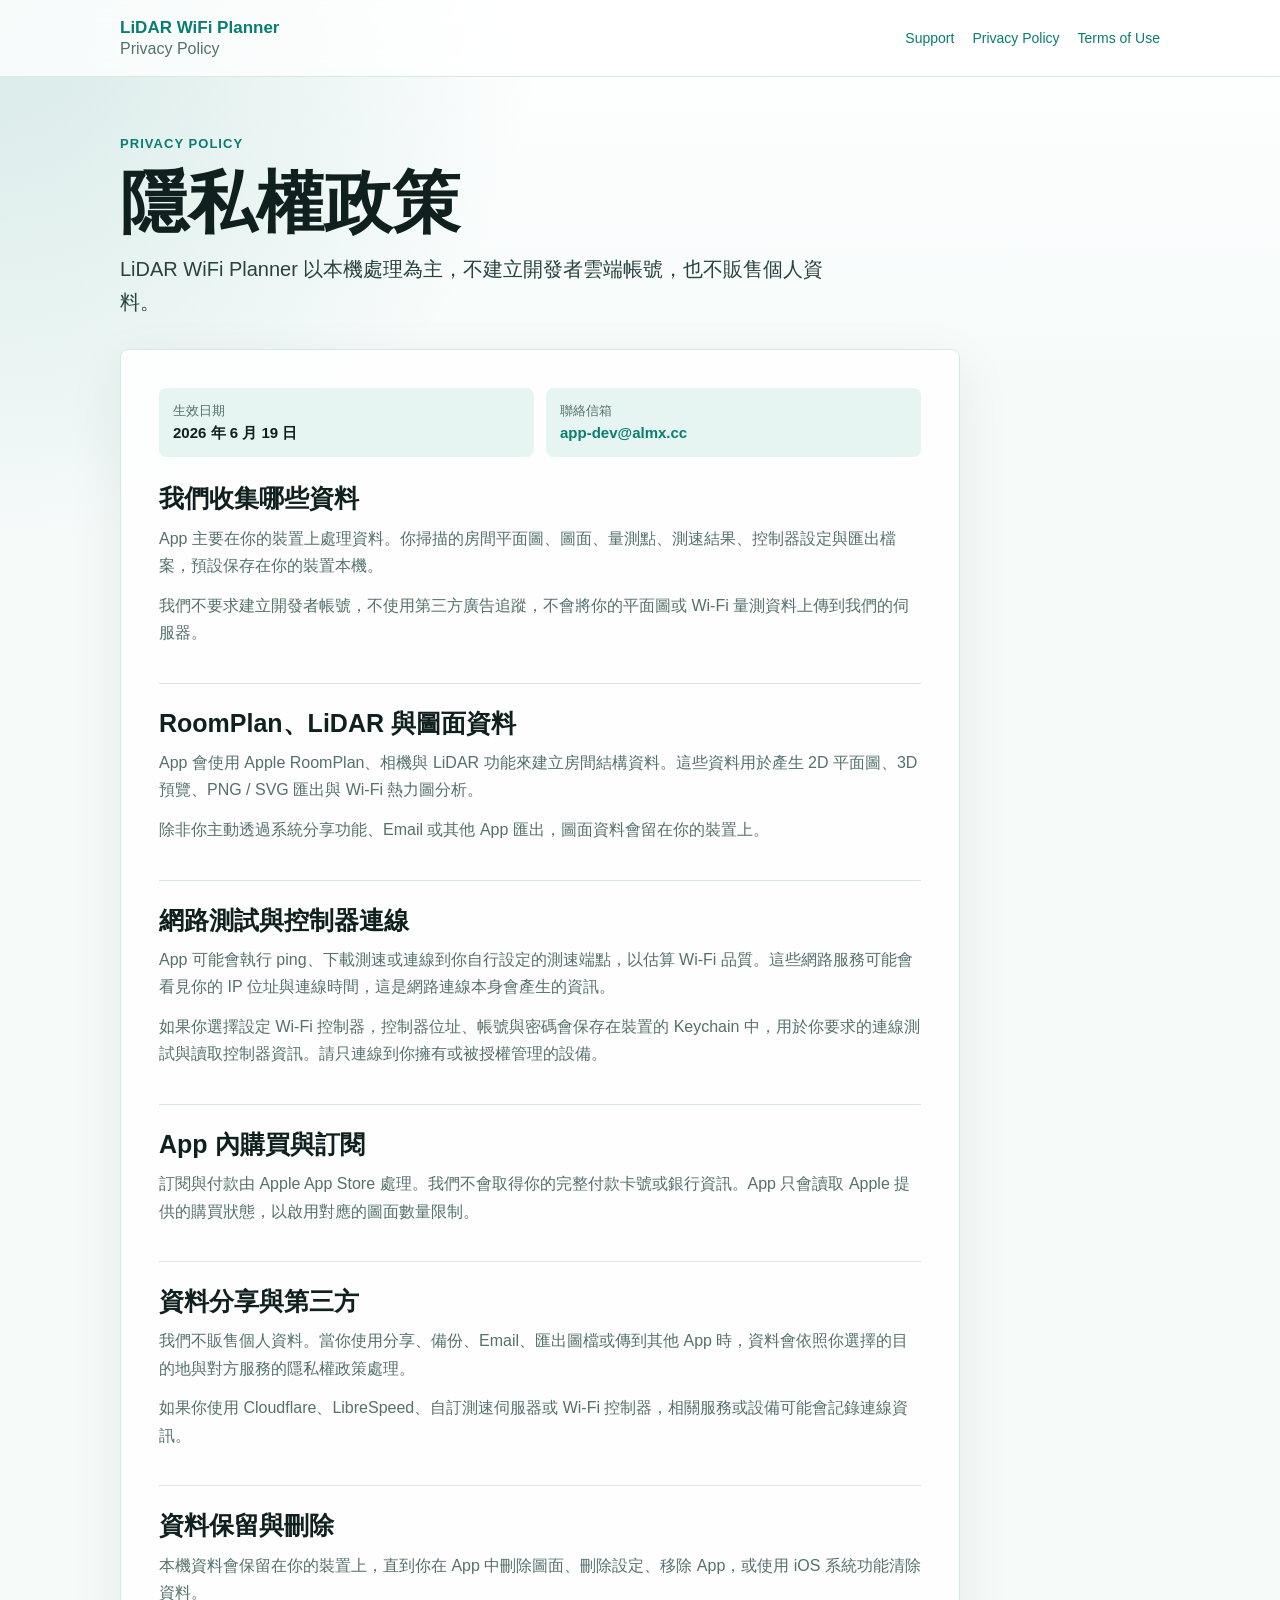
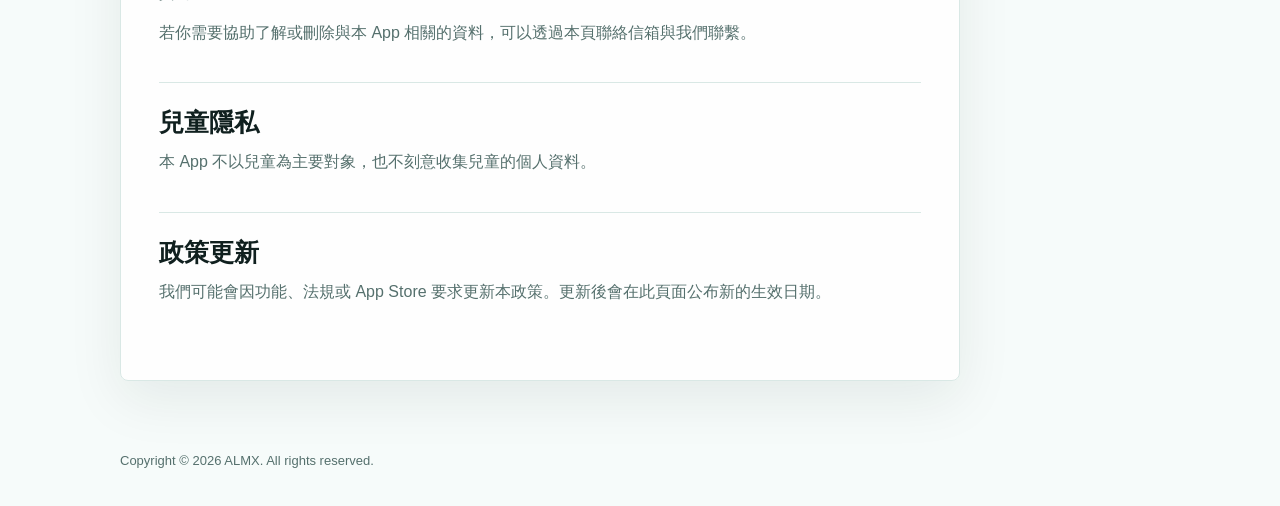
==== privacy.html @ 77266baa "Add support and legal pages" ====
<!doctype html>
<html lang="zh-Hant">
<head>
  <meta charset="utf-8">
  <meta name="viewport" content="width=device-width, initial-scale=1">
  <meta name="description" content="Privacy Policy for LiDAR WiFi Planner.">
  <title>LiDAR WiFi Planner - Privacy Policy</title>
  <link rel="stylesheet" href="styles.css">
</head>
<body>
  <header class="site-header">
    <nav class="nav" aria-label="Primary">
      <a class="brand" href="./">
        <strong>LiDAR WiFi Planner</strong>
        <span>Privacy Policy</span>
      </a>
      <div class="links">
        <a href="support.html">Support</a>
        <a href="privacy.html" aria-current="page">Privacy Policy</a>
        <a href="terms.html">Terms of Use</a>
      </div>
    </nav>
  </header>

  <main>
    <div class="hero">
      <p class="eyebrow">Privacy Policy</p>
      <h1>隱私權政策</h1>
      <p class="summary">LiDAR WiFi Planner 以本機處理為主，不建立開發者雲端帳號，也不販售個人資料。</p>
    </div>

    <article class="content">
      <div class="meta-box">
        <div>
          <span>生效日期</span>
          <strong>2026 年 6 月 19 日</strong>
        </div>
        <div>
          <span>聯絡信箱</span>
          <strong><a href="mailto:app-dev@almx.cc">app-dev@almx.cc</a></strong>
        </div>
      </div>

      <section>
        <h2>我們收集哪些資料</h2>
        <p>App 主要在你的裝置上處理資料。你掃描的房間平面圖、圖面、量測點、測速結果、控制器設定與匯出檔案，預設保存在你的裝置本機。</p>
        <p>我們不要求建立開發者帳號，不使用第三方廣告追蹤，不會將你的平面圖或 Wi-Fi 量測資料上傳到我們的伺服器。</p>
      </section>

      <section>
        <h2>RoomPlan、LiDAR 與圖面資料</h2>
        <p>App 會使用 Apple RoomPlan、相機與 LiDAR 功能來建立房間結構資料。這些資料用於產生 2D 平面圖、3D 預覽、PNG / SVG 匯出與 Wi-Fi 熱力圖分析。</p>
        <p>除非你主動透過系統分享功能、Email 或其他 App 匯出，圖面資料會留在你的裝置上。</p>
      </section>

      <section>
        <h2>網路測試與控制器連線</h2>
        <p>App 可能會執行 ping、下載測速或連線到你自行設定的測速端點，以估算 Wi-Fi 品質。這些網路服務可能會看見你的 IP 位址與連線時間，這是網路連線本身會產生的資訊。</p>
        <p>如果你選擇設定 Wi-Fi 控制器，控制器位址、帳號與密碼會保存在裝置的 Keychain 中，用於你要求的連線測試與讀取控制器資訊。請只連線到你擁有或被授權管理的設備。</p>
      </section>

      <section>
        <h2>App 內購買與訂閱</h2>
        <p>訂閱與付款由 Apple App Store 處理。我們不會取得你的完整付款卡號或銀行資訊。App 只會讀取 Apple 提供的購買狀態，以啟用對應的圖面數量限制。</p>
      </section>

      <section>
        <h2>資料分享與第三方</h2>
        <p>我們不販售個人資料。當你使用分享、備份、Email、匯出圖檔或傳到其他 App 時，資料會依照你選擇的目的地與對方服務的隱私權政策處理。</p>
        <p>如果你使用 Cloudflare、LibreSpeed、自訂測速伺服器或 Wi-Fi 控制器，相關服務或設備可能會記錄連線資訊。</p>
      </section>

      <section>
        <h2>資料保留與刪除</h2>
        <p>本機資料會保留在你的裝置上，直到你在 App 中刪除圖面、刪除設定、移除 App，或使用 iOS 系統功能清除資料。</p>
        <p>若你需要協助了解或刪除與本 App 相關的資料，可以透過本頁聯絡信箱與我們聯繫。</p>
      </section>

      <section>
        <h2>兒童隱私</h2>
        <p>本 App 不以兒童為主要對象，也不刻意收集兒童的個人資料。</p>
      </section>

      <section>
        <h2>政策更新</h2>
        <p>我們可能會因功能、法規或 App Store 要求更新本政策。更新後會在此頁面公布新的生效日期。</p>
      </section>
    </article>
  </main>

  <footer class="site-footer">
    Copyright © 2026 ALMX. All rights reserved.
  </footer>
</body>
</html>
---- styles.css ----
:root {
  color-scheme: light dark;
  --bg: #f6fbfa;
  --text: #10201f;
  --muted: #55706d;
  --line: #d9e8e5;
  --accent: #087d70;
  --accent-strong: #045f55;
  --soft: #e7f5f2;
  font-family: -apple-system, BlinkMacSystemFont, "SF Pro Text", "Segoe UI", sans-serif;
}

* {
  box-sizing: border-box;
}

body {
  margin: 0;
  color: var(--text);
  background:
    radial-gradient(circle at top left, rgba(8, 125, 112, 0.16), transparent 34rem),
    linear-gradient(180deg, #ffffff 0, var(--bg) 24rem);
  letter-spacing: 0;
}

a {
  color: var(--accent);
  text-decoration: none;
}

a:hover {
  color: var(--accent-strong);
  text-decoration: underline;
}

.site-header {
  border-bottom: 1px solid var(--line);
  background: rgba(255, 255, 255, 0.78);
  backdrop-filter: blur(16px);
}

.nav,
main,
.site-footer {
  width: min(1040px, calc(100% - 32px));
  margin: 0 auto;
}

.nav {
  display: flex;
  align-items: center;
  justify-content: space-between;
  gap: 18px;
  padding: 18px 0;
}

.brand {
  display: grid;
  gap: 2px;
  min-width: 180px;
}

.brand strong {
  font-size: 17px;
}

.brand span,
.meta,
.note {
  color: var(--muted);
}

.links {
  display: flex;
  flex-wrap: wrap;
  justify-content: flex-end;
  gap: 12px 18px;
  font-size: 14px;
}

main {
  padding: 56px 0 72px;
}

.hero {
  max-width: 760px;
  margin-bottom: 30px;
}

.eyebrow {
  margin: 0 0 12px;
  color: var(--accent);
  font-size: 13px;
  font-weight: 700;
  letter-spacing: 0.08em;
  text-transform: uppercase;
}

h1 {
  margin: 0 0 16px;
  font-size: clamp(36px, 7vw, 68px);
  line-height: 1.03;
}

h2 {
  margin: 0 0 10px;
  font-size: 25px;
  line-height: 1.25;
}

h3 {
  margin: 24px 0 8px;
  font-size: 19px;
}

p,
li {
  color: var(--muted);
  font-size: 16px;
  line-height: 1.72;
}

p {
  margin: 0 0 12px;
}

ul {
  margin: 8px 0 0;
  padding-left: 22px;
}

.summary {
  max-width: 720px;
  color: #29423f;
  font-size: 20px;
  line-height: 1.65;
}

.grid {
  display: grid;
  grid-template-columns: repeat(3, minmax(0, 1fr));
  gap: 16px;
  margin-top: 28px;
}

.card,
.content {
  background: rgba(255, 255, 255, 0.88);
  border: 1px solid var(--line);
  border-radius: 8px;
  box-shadow: 0 18px 55px rgba(16, 32, 31, 0.08);
}

.card {
  min-height: 220px;
  padding: 24px;
}

.card p {
  min-height: 82px;
}

.button {
  display: inline-flex;
  align-items: center;
  justify-content: center;
  min-height: 42px;
  margin-top: 10px;
  padding: 0 16px;
  color: #fff;
  background: var(--accent);
  border-radius: 8px;
  font-weight: 700;
}

.button:hover {
  color: #fff;
  background: var(--accent-strong);
  text-decoration: none;
}

.content {
  max-width: 840px;
  padding: clamp(22px, 4vw, 38px);
}

.content section {
  padding: 24px 0;
  border-top: 1px solid var(--line);
}

.content section:first-of-type {
  padding-top: 0;
  border-top: 0;
}

.meta-box {
  display: grid;
  grid-template-columns: repeat(2, minmax(0, 1fr));
  gap: 12px;
  margin: 0 0 26px;
}

.meta-box div {
  padding: 14px;
  background: var(--soft);
  border-radius: 8px;
}

.meta-box span {
  display: block;
  margin-bottom: 4px;
  color: var(--muted);
  font-size: 13px;
}

.meta-box strong {
  font-size: 15px;
}

.site-footer {
  padding: 0 0 38px;
  color: var(--muted);
  font-size: 13px;
}

@media (prefers-color-scheme: dark) {
  :root {
    --bg: #071312;
    --text: #effaf8;
    --muted: #b2cac6;
    --line: #1f3b37;
    --accent: #62ddca;
    --accent-strong: #a2f4e7;
    --soft: #102825;
  }

  body {
    background:
      radial-gradient(circle at top left, rgba(98, 221, 202, 0.16), transparent 34rem),
      linear-gradient(180deg, #091b19 0, var(--bg) 24rem);
  }

  .site-header {
    background: rgba(7, 19, 18, 0.78);
  }

  .summary {
    color: #d9efeb;
  }

  .card,
  .content {
    background: rgba(12, 29, 27, 0.88);
    box-shadow: 0 18px 55px rgba(0, 0, 0, 0.24);
  }

  .button,
  .button:hover {
    color: #06211e;
  }
}

@media (max-width: 760px) {
  .nav {
    align-items: flex-start;
    flex-direction: column;
  }

  .links {
    justify-content: flex-start;
  }

  .grid,
  .meta-box {
    grid-template-columns: 1fr;
  }
}
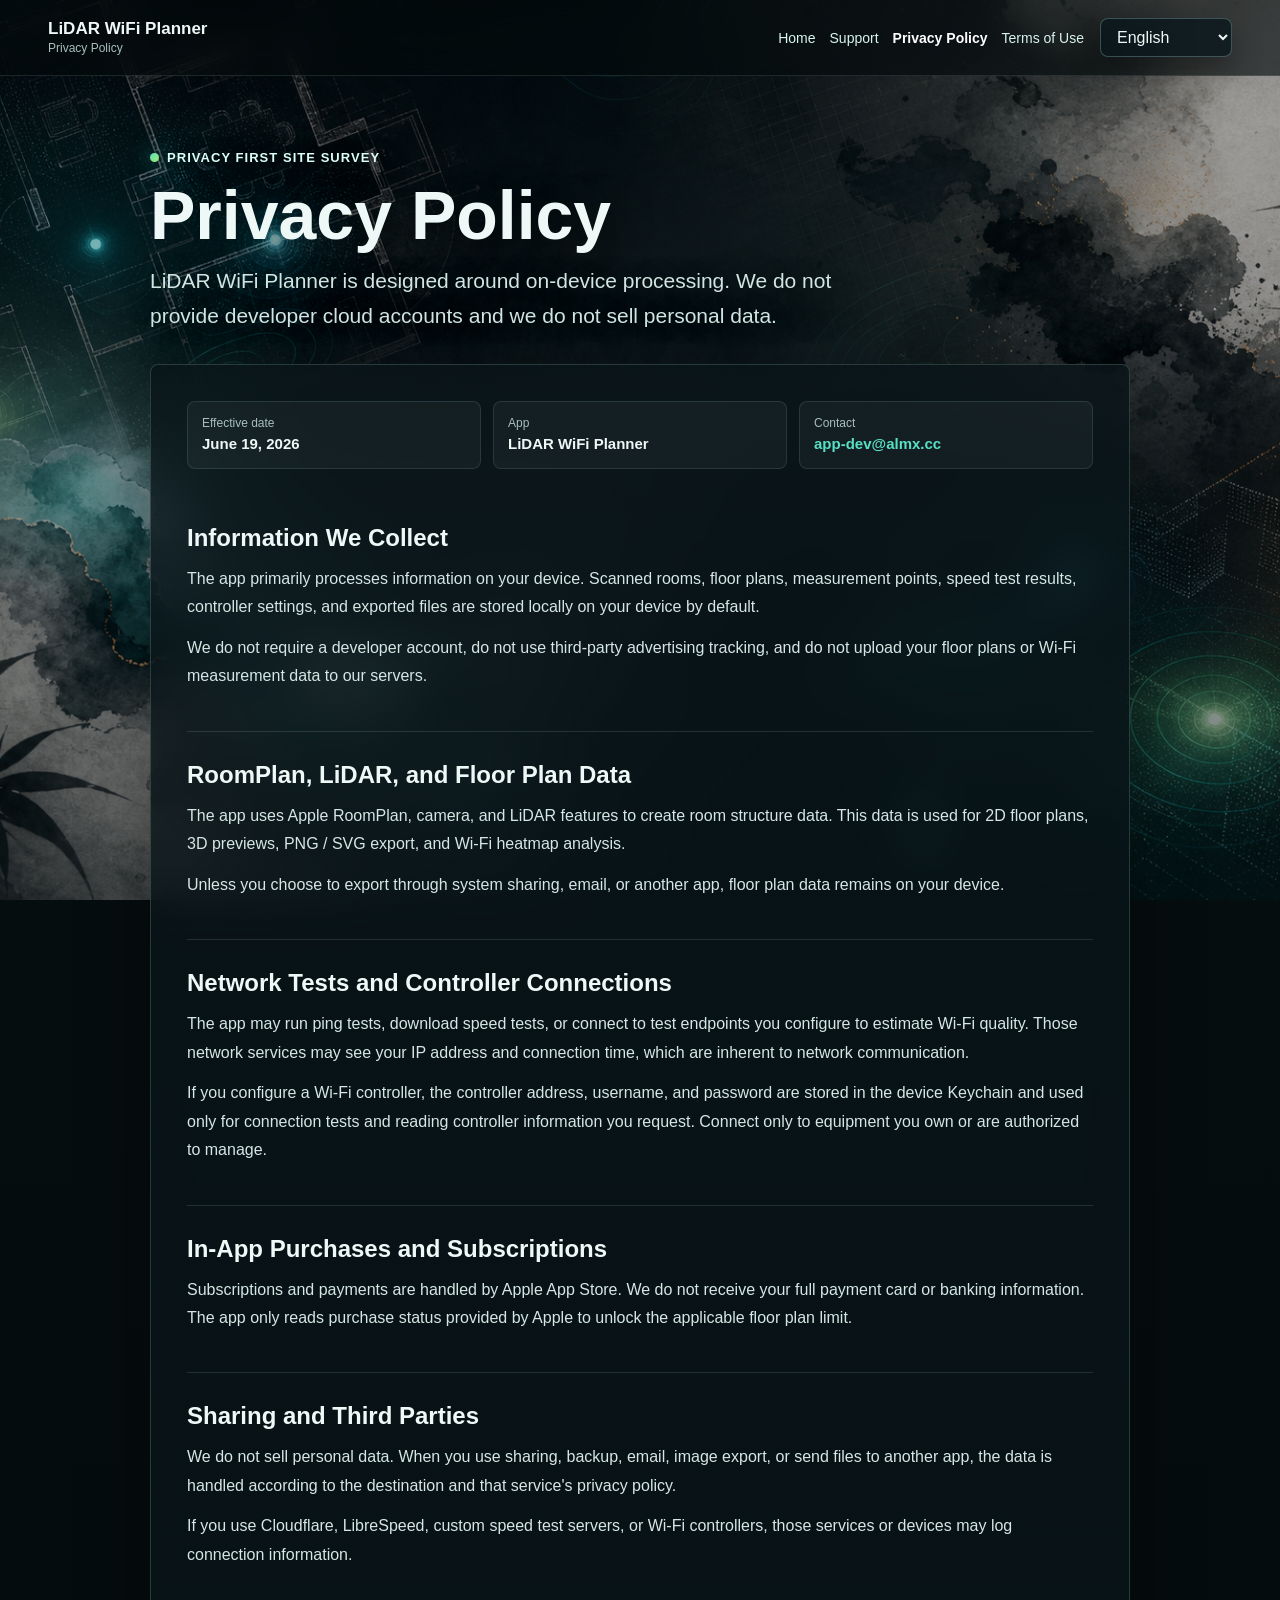
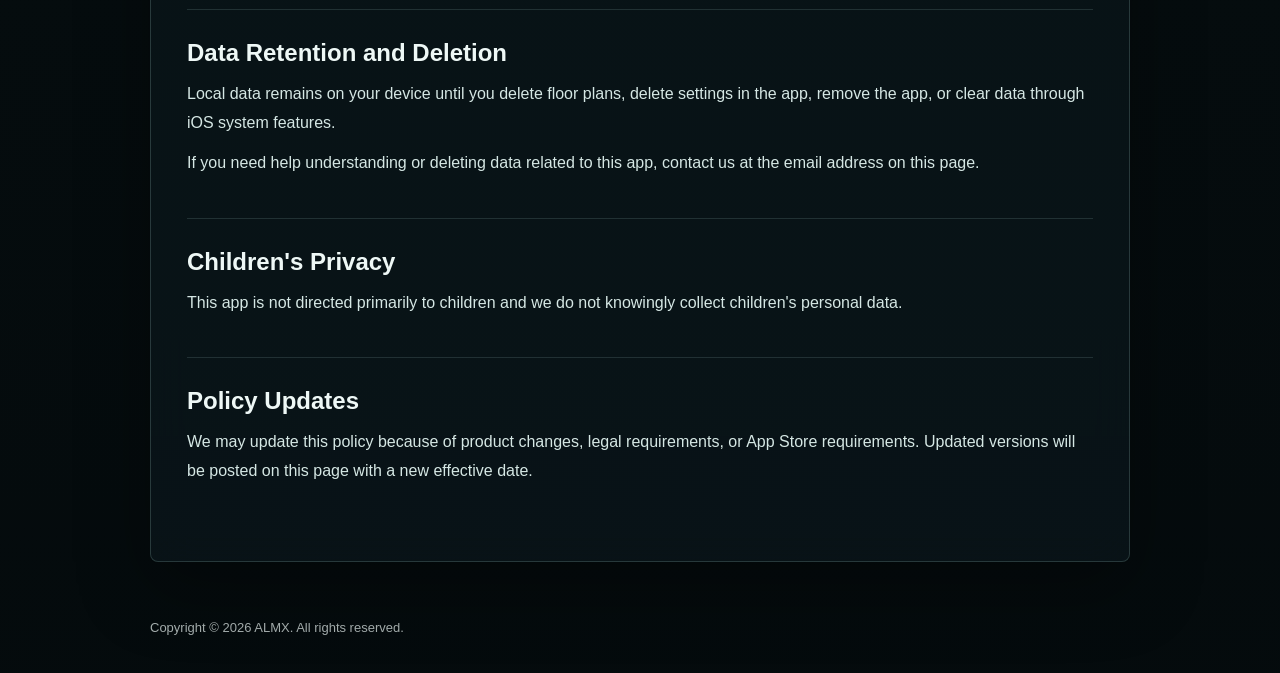
==== commit b1ec4bb1: "Match privacy site style and add localized pages" ====
--- a/privacy.html
+++ b/privacy.html
@@ -3,93 +3,51 @@
 <head>
   <meta charset="utf-8">
   <meta name="viewport" content="width=device-width, initial-scale=1">
+  <meta name="color-scheme" content="dark light">
   <meta name="description" content="Privacy Policy for LiDAR WiFi Planner.">
-  <title>LiDAR WiFi Planner - Privacy Policy</title>
+  <title>LiDAR WiFi Planner Privacy Policy</title>
   <link rel="stylesheet" href="styles.css">
 </head>
-<body>
-  <header class="site-header">
-    <nav class="nav" aria-label="Primary">
-      <a class="brand" href="./">
-        <strong>LiDAR WiFi Planner</strong>
-        <span>Privacy Policy</span>
-      </a>
-      <div class="links">
-        <a href="support.html">Support</a>
-        <a href="privacy.html" aria-current="page">Privacy Policy</a>
-        <a href="terms.html">Terms of Use</a>
-      </div>
-    </nav>
+<body data-page="privacy">
+  <header class="topbar" aria-label="Site header">
+    <a class="brand" href="./">
+      <strong>LiDAR WiFi Planner</strong>
+      <span data-i18n="topline">Privacy Policy</span>
+    </a>
+    <div class="topbar-controls">
+      <nav class="navlinks" aria-label="Primary">
+        <a href="./" data-nav="home" data-i18n="navHome">Home</a>
+        <a href="support.html" data-nav="support" data-i18n="navSupport">Support</a>
+        <a href="privacy.html" data-nav="privacy" data-i18n="navPrivacy">Privacy Policy</a>
+        <a href="terms.html" data-nav="terms" data-i18n="navTerms">Terms of Use</a>
+      </nav>
+      <label>
+        <span class="sr-only" data-i18n="languageLabel">Language</span>
+        <select id="languageSelect" aria-label="Language">
+          <option value="zh-Hant">繁體中文</option>
+          <option value="en">English</option>
+          <option value="ja">日本語</option>
+          <option value="ko">한국어</option>
+          <option value="zh-Hans">简体中文</option>
+        </select>
+      </label>
+    </div>
   </header>
 
   <main>
     <div class="hero">
-      <p class="eyebrow">Privacy Policy</p>
-      <h1>隱私權政策</h1>
-      <p class="summary">LiDAR WiFi Planner 以本機處理為主，不建立開發者雲端帳號，也不販售個人資料。</p>
+      <div class="eyebrow" data-i18n="eyebrow">Privacy first site survey</div>
+      <h1 data-i18n="title">Privacy Policy</h1>
+      <p class="summary" data-i18n="summary">LiDAR WiFi Planner is designed around on-device processing.</p>
     </div>
 
-    <article class="content">
-      <div class="meta-box">
-        <div>
-          <span>生效日期</span>
-          <strong>2026 年 6 月 19 日</strong>
-        </div>
-        <div>
-          <span>聯絡信箱</span>
-          <strong><a href="mailto:app-dev@almx.cc">app-dev@almx.cc</a></strong>
-        </div>
-      </div>
-
-      <section>
-        <h2>我們收集哪些資料</h2>
-        <p>App 主要在你的裝置上處理資料。你掃描的房間平面圖、圖面、量測點、測速結果、控制器設定與匯出檔案，預設保存在你的裝置本機。</p>
-        <p>我們不要求建立開發者帳號，不使用第三方廣告追蹤，不會將你的平面圖或 Wi-Fi 量測資料上傳到我們的伺服器。</p>
-      </section>
-
-      <section>
-        <h2>RoomPlan、LiDAR 與圖面資料</h2>
-        <p>App 會使用 Apple RoomPlan、相機與 LiDAR 功能來建立房間結構資料。這些資料用於產生 2D 平面圖、3D 預覽、PNG / SVG 匯出與 Wi-Fi 熱力圖分析。</p>
-        <p>除非你主動透過系統分享功能、Email 或其他 App 匯出，圖面資料會留在你的裝置上。</p>
-      </section>
-
-      <section>
-        <h2>網路測試與控制器連線</h2>
-        <p>App 可能會執行 ping、下載測速或連線到你自行設定的測速端點，以估算 Wi-Fi 品質。這些網路服務可能會看見你的 IP 位址與連線時間，這是網路連線本身會產生的資訊。</p>
-        <p>如果你選擇設定 Wi-Fi 控制器，控制器位址、帳號與密碼會保存在裝置的 Keychain 中，用於你要求的連線測試與讀取控制器資訊。請只連線到你擁有或被授權管理的設備。</p>
-      </section>
-
-      <section>
-        <h2>App 內購買與訂閱</h2>
-        <p>訂閱與付款由 Apple App Store 處理。我們不會取得你的完整付款卡號或銀行資訊。App 只會讀取 Apple 提供的購買狀態，以啟用對應的圖面數量限制。</p>
-      </section>
-
-      <section>
-        <h2>資料分享與第三方</h2>
-        <p>我們不販售個人資料。當你使用分享、備份、Email、匯出圖檔或傳到其他 App 時，資料會依照你選擇的目的地與對方服務的隱私權政策處理。</p>
-        <p>如果你使用 Cloudflare、LibreSpeed、自訂測速伺服器或 Wi-Fi 控制器，相關服務或設備可能會記錄連線資訊。</p>
-      </section>
-
-      <section>
-        <h2>資料保留與刪除</h2>
-        <p>本機資料會保留在你的裝置上，直到你在 App 中刪除圖面、刪除設定、移除 App，或使用 iOS 系統功能清除資料。</p>
-        <p>若你需要協助了解或刪除與本 App 相關的資料，可以透過本頁聯絡信箱與我們聯繫。</p>
-      </section>
-
-      <section>
-        <h2>兒童隱私</h2>
-        <p>本 App 不以兒童為主要對象，也不刻意收集兒童的個人資料。</p>
-      </section>
-
-      <section>
-        <h2>政策更新</h2>
-        <p>我們可能會因功能、法規或 App Store 要求更新本政策。更新後會在此頁面公布新的生效日期。</p>
-      </section>
-    </article>
+    <article class="card" id="content"></article>
   </main>
 
-  <footer class="site-footer">
-    Copyright © 2026 ALMX. All rights reserved.
+  <footer class="footer">
+    <span data-i18n="footer">Copyright © 2026 ALMX. All rights reserved.</span>
   </footer>
+
+  <script src="site.js"></script>
 </body>
 </html>
--- a/styles.css
+++ b/styles.css
@@ -1,12 +1,15 @@
 :root {
-  color-scheme: light dark;
-  --bg: #f6fbfa;
-  --text: #10201f;
-  --muted: #55706d;
-  --line: #d9e8e5;
-  --accent: #087d70;
-  --accent-strong: #045f55;
-  --soft: #e7f5f2;
+  --bg: #071012;
+  --panel: rgba(9, 20, 24, 0.78);
+  --panel-strong: rgba(9, 20, 24, 0.92);
+  --border: rgba(181, 232, 224, 0.18);
+  --text: #eef8f6;
+  --muted: #a8bfbc;
+  --accent: #58e0c5;
+  --accent-2: #a7f06d;
+  --shadow: rgba(0, 0, 0, 0.35);
+  --max: 980px;
+  color-scheme: dark light;
   font-family: -apple-system, BlinkMacSystemFont, "SF Pro Text", "Segoe UI", sans-serif;
 }
 
@@ -14,13 +17,32 @@
   box-sizing: border-box;
 }
 
+html {
+  min-height: 100%;
+  background: var(--bg);
+}
+
 body {
+  min-height: 100%;
   margin: 0;
   color: var(--text);
   background:
-    radial-gradient(circle at top left, rgba(8, 125, 112, 0.16), transparent 34rem),
-    linear-gradient(180deg, #ffffff 0, var(--bg) 24rem);
+    linear-gradient(180deg, rgba(4, 10, 12, 0.2), rgba(4, 10, 12, 0.88)),
+    url("assets/privacy-bg-ink-wifi.png") center top / cover no-repeat fixed,
+    var(--bg);
   letter-spacing: 0;
+}
+
+body::before {
+  position: fixed;
+  inset: 0;
+  z-index: -1;
+  content: "";
+  background:
+    radial-gradient(circle at 16% 10%, rgba(88, 224, 197, 0.2), transparent 34%),
+    radial-gradient(circle at 86% 8%, rgba(167, 240, 109, 0.13), transparent 30%),
+    linear-gradient(90deg, rgba(3, 9, 12, 0.9), rgba(3, 9, 12, 0.42) 42%, rgba(3, 9, 12, 0.86));
+  pointer-events: none;
 }
 
 a {
@@ -29,135 +51,166 @@
 }
 
 a:hover {
-  color: var(--accent-strong);
   text-decoration: underline;
 }
 
-.site-header {
-  border-bottom: 1px solid var(--line);
-  background: rgba(255, 255, 255, 0.78);
-  backdrop-filter: blur(16px);
-}
-
-.nav,
-main,
-.site-footer {
-  width: min(1040px, calc(100% - 32px));
-  margin: 0 auto;
-}
-
-.nav {
+.sr-only {
+  position: absolute;
+  width: 1px;
+  height: 1px;
+  padding: 0;
+  margin: -1px;
+  overflow: hidden;
+  clip: rect(0, 0, 0, 0);
+  white-space: nowrap;
+  border: 0;
+}
+
+.topbar {
+  position: sticky;
+  top: 0;
+  z-index: 2;
   display: flex;
   align-items: center;
   justify-content: space-between;
   gap: 18px;
-  padding: 18px 0;
+  padding: 18px clamp(18px, 4vw, 48px);
+  background: rgba(4, 10, 12, 0.62);
+  border-bottom: 1px solid rgba(181, 232, 224, 0.12);
+  backdrop-filter: blur(18px);
 }
 
 .brand {
-  display: grid;
+  display: flex;
+  flex-direction: column;
   gap: 2px;
-  min-width: 180px;
+  min-width: 0;
 }
 
 .brand strong {
+  color: var(--text);
   font-size: 17px;
-}
-
-.brand span,
-.meta,
-.note {
+  line-height: 1.2;
+  white-space: nowrap;
+}
+
+.brand span {
   color: var(--muted);
-}
-
-.links {
+  font-size: 12px;
+  line-height: 1.3;
+}
+
+.topbar-controls {
+  display: flex;
+  align-items: center;
+  justify-content: flex-end;
+  gap: 16px;
+}
+
+.navlinks {
   display: flex;
   flex-wrap: wrap;
   justify-content: flex-end;
-  gap: 12px 18px;
+  gap: 10px 14px;
   font-size: 14px;
 }
 
+.navlinks a {
+  color: #d8f4ef;
+}
+
+.navlinks a[aria-current="page"] {
+  color: #ffffff;
+  font-weight: 700;
+}
+
+select {
+  min-width: 132px;
+  color: var(--text);
+  background: rgba(8, 23, 27, 0.78);
+  border: 1px solid rgba(181, 232, 224, 0.28);
+  border-radius: 8px;
+  padding: 9px 34px 9px 12px;
+  font: inherit;
+  box-shadow: 0 12px 30px var(--shadow);
+}
+
 main {
-  padding: 56px 0 72px;
+  width: min(var(--max), calc(100% - 32px));
+  margin: 0 auto;
+  padding: 72px 0 56px;
 }
 
 .hero {
   max-width: 760px;
   margin-bottom: 30px;
+  text-shadow: 0 18px 44px rgba(0, 0, 0, 0.55);
 }
 
 .eyebrow {
-  margin: 0 0 12px;
-  color: var(--accent);
+  display: inline-flex;
+  align-items: center;
+  gap: 8px;
+  margin-bottom: 16px;
+  color: #dcfff7;
   font-size: 13px;
   font-weight: 700;
   letter-spacing: 0.08em;
   text-transform: uppercase;
 }
 
+.eyebrow::before {
+  width: 9px;
+  height: 9px;
+  border-radius: 999px;
+  background: linear-gradient(135deg, var(--accent), var(--accent-2));
+  box-shadow: 0 0 20px rgba(88, 224, 197, 0.75);
+  content: "";
+}
+
 h1 {
-  margin: 0 0 16px;
-  font-size: clamp(36px, 7vw, 68px);
-  line-height: 1.03;
-}
-
-h2 {
-  margin: 0 0 10px;
-  font-size: 25px;
-  line-height: 1.25;
-}
-
-h3 {
-  margin: 24px 0 8px;
-  font-size: 19px;
-}
-
-p,
-li {
-  color: var(--muted);
-  font-size: 16px;
-  line-height: 1.72;
-}
-
-p {
-  margin: 0 0 12px;
-}
-
-ul {
-  margin: 8px 0 0;
-  padding-left: 22px;
+  margin: 0 0 14px;
+  font-size: clamp(34px, 6vw, 68px);
+  line-height: 1.02;
+  letter-spacing: 0;
 }
 
 .summary {
-  max-width: 720px;
-  color: #29423f;
-  font-size: 20px;
+  max-width: 700px;
+  margin: 0;
+  color: #d1e6e2;
+  font-size: clamp(17px, 2vw, 21px);
   line-height: 1.65;
 }
 
-.grid {
+.card,
+.link-card {
+  background: linear-gradient(180deg, var(--panel), var(--panel-strong));
+  border: 1px solid var(--border);
+  border-radius: 8px;
+  box-shadow: 0 24px 70px var(--shadow);
+  backdrop-filter: blur(22px);
+}
+
+.card {
+  padding: clamp(22px, 4vw, 36px);
+}
+
+.link-grid {
   display: grid;
   grid-template-columns: repeat(3, minmax(0, 1fr));
-  gap: 16px;
-  margin-top: 28px;
-}
-
-.card,
-.content {
-  background: rgba(255, 255, 255, 0.88);
-  border: 1px solid var(--line);
-  border-radius: 8px;
-  box-shadow: 0 18px 55px rgba(16, 32, 31, 0.08);
-}
-
-.card {
-  min-height: 220px;
-  padding: 24px;
-}
-
-.card p {
-  min-height: 82px;
+  gap: 14px;
+  margin: 0 0 28px;
+}
+
+.link-card {
+  display: block;
+  min-height: 188px;
+  padding: 22px;
+}
+
+.link-card h2 {
+  margin-top: 0;
 }
 
 .button {
@@ -165,114 +218,127 @@
   align-items: center;
   justify-content: center;
   min-height: 42px;
-  margin-top: 10px;
+  margin-top: 12px;
   padding: 0 16px;
-  color: #fff;
-  background: var(--accent);
+  color: #061312;
+  background: linear-gradient(135deg, var(--accent), var(--accent-2));
   border-radius: 8px;
-  font-weight: 700;
+  font-weight: 800;
 }
 
 .button:hover {
-  color: #fff;
-  background: var(--accent-strong);
+  color: #061312;
   text-decoration: none;
 }
 
-.content {
-  max-width: 840px;
-  padding: clamp(22px, 4vw, 38px);
-}
-
-.content section {
-  padding: 24px 0;
-  border-top: 1px solid var(--line);
-}
-
-.content section:first-of-type {
-  padding-top: 0;
-  border-top: 0;
-}
-
-.meta-box {
+.meta {
   display: grid;
-  grid-template-columns: repeat(2, minmax(0, 1fr));
+  grid-template-columns: repeat(3, minmax(0, 1fr));
   gap: 12px;
-  margin: 0 0 26px;
-}
-
-.meta-box div {
+  margin-bottom: 26px;
+}
+
+.meta div {
   padding: 14px;
-  background: var(--soft);
+  background: rgba(255, 255, 255, 0.045);
+  border: 1px solid rgba(181, 232, 224, 0.12);
   border-radius: 8px;
 }
 
-.meta-box span {
+.meta span {
   display: block;
   margin-bottom: 4px;
   color: var(--muted);
+  font-size: 12px;
+}
+
+.meta strong {
+  font-size: 15px;
+  line-height: 1.35;
+}
+
+section {
+  padding: 28px 0;
+  border-top: 1px solid rgba(181, 232, 224, 0.14);
+}
+
+section:first-of-type {
+  border-top: 0;
+}
+
+h2 {
+  margin: 0 0 12px;
+  font-size: 24px;
+  line-height: 1.25;
+  letter-spacing: 0;
+}
+
+p,
+li {
+  color: #d5e7e4;
+  font-size: 16px;
+  line-height: 1.78;
+}
+
+p {
+  margin: 0 0 12px;
+}
+
+ul {
+  margin: 10px 0 0;
+  padding-left: 22px;
+}
+
+.footer {
+  width: min(var(--max), calc(100% - 32px));
+  margin: 0 auto;
+  padding: 0 0 34px;
+  color: rgba(238, 248, 246, 0.7);
   font-size: 13px;
-}
-
-.meta-box strong {
-  font-size: 15px;
-}
-
-.site-footer {
-  padding: 0 0 38px;
-  color: var(--muted);
-  font-size: 13px;
-}
-
-@media (prefers-color-scheme: dark) {
-  :root {
-    --bg: #071312;
-    --text: #effaf8;
-    --muted: #b2cac6;
-    --line: #1f3b37;
-    --accent: #62ddca;
-    --accent-strong: #a2f4e7;
-    --soft: #102825;
-  }
-
+  line-height: 1.6;
+}
+
+[data-i18n],
+#content {
+  transition: opacity 0.16s ease;
+}
+
+body.is-switching [data-i18n],
+body.is-switching #content {
+  opacity: 0;
+}
+
+@media (max-width: 820px) {
   body {
-    background:
-      radial-gradient(circle at top left, rgba(98, 221, 202, 0.16), transparent 34rem),
-      linear-gradient(180deg, #091b19 0, var(--bg) 24rem);
-  }
-
-  .site-header {
-    background: rgba(7, 19, 18, 0.78);
-  }
-
-  .summary {
-    color: #d9efeb;
-  }
-
-  .card,
-  .content {
-    background: rgba(12, 29, 27, 0.88);
-    box-shadow: 0 18px 55px rgba(0, 0, 0, 0.24);
-  }
-
-  .button,
-  .button:hover {
-    color: #06211e;
-  }
-}
-
-@media (max-width: 760px) {
-  .nav {
+    background-attachment: scroll;
+  }
+
+  .topbar {
     align-items: flex-start;
     flex-direction: column;
-  }
-
-  .links {
+    padding: 14px 16px;
+  }
+
+  .topbar-controls {
+    align-items: flex-start;
+    flex-direction: column-reverse;
+    width: 100%;
+  }
+
+  .navlinks {
     justify-content: flex-start;
   }
 
-  .grid,
-  .meta-box {
+  .brand strong {
+    white-space: normal;
+  }
+
+  main {
+    padding-top: 44px;
+  }
+
+  .meta,
+  .link-grid {
     grid-template-columns: 1fr;
   }
 }
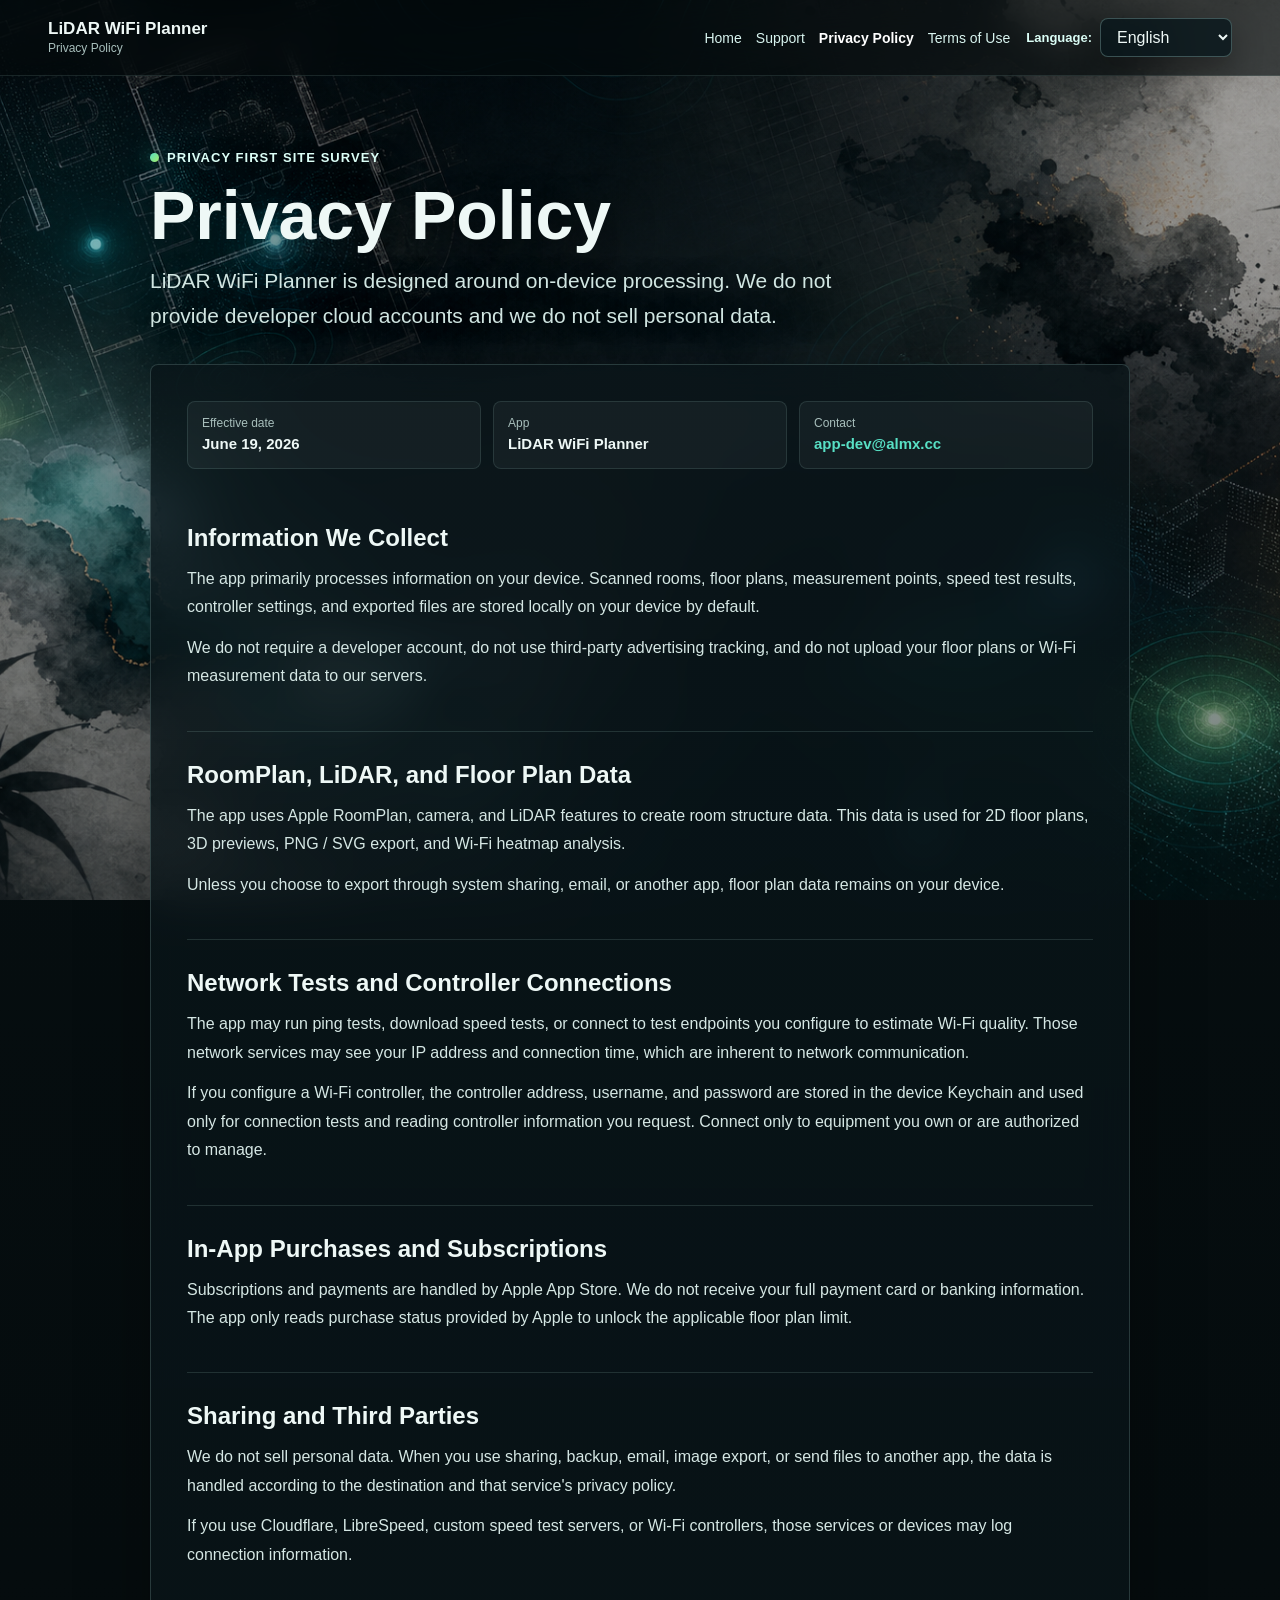
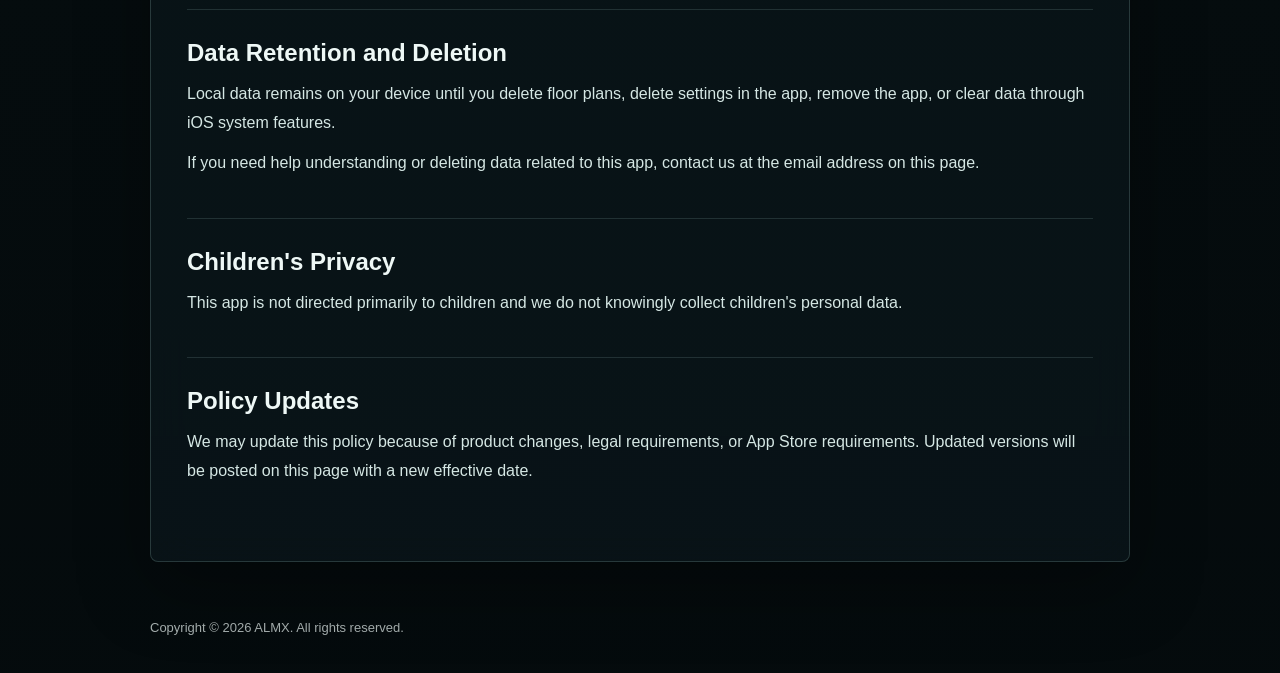
==== commit 9dba3e63: "Show language picker label" ====
--- a/privacy.html
+++ b/privacy.html
@@ -21,8 +21,8 @@
         <a href="privacy.html" data-nav="privacy" data-i18n="navPrivacy">Privacy Policy</a>
         <a href="terms.html" data-nav="terms" data-i18n="navTerms">Terms of Use</a>
       </nav>
-      <label>
-        <span class="sr-only" data-i18n="languageLabel">Language</span>
+      <label class="language-picker">
+        <span class="language-label">Language:</span>
         <select id="languageSelect" aria-label="Language">
           <option value="zh-Hant">繁體中文</option>
           <option value="en">English</option>
--- a/styles.css
+++ b/styles.css
@@ -124,6 +124,20 @@
   font-weight: 700;
 }
 
+.language-picker {
+  display: inline-flex;
+  align-items: center;
+  gap: 8px;
+}
+
+.language-label {
+  color: #dcfff7;
+  font-size: 13px;
+  font-weight: 700;
+  line-height: 1;
+  white-space: nowrap;
+}
+
 select {
   min-width: 132px;
   color: var(--text);
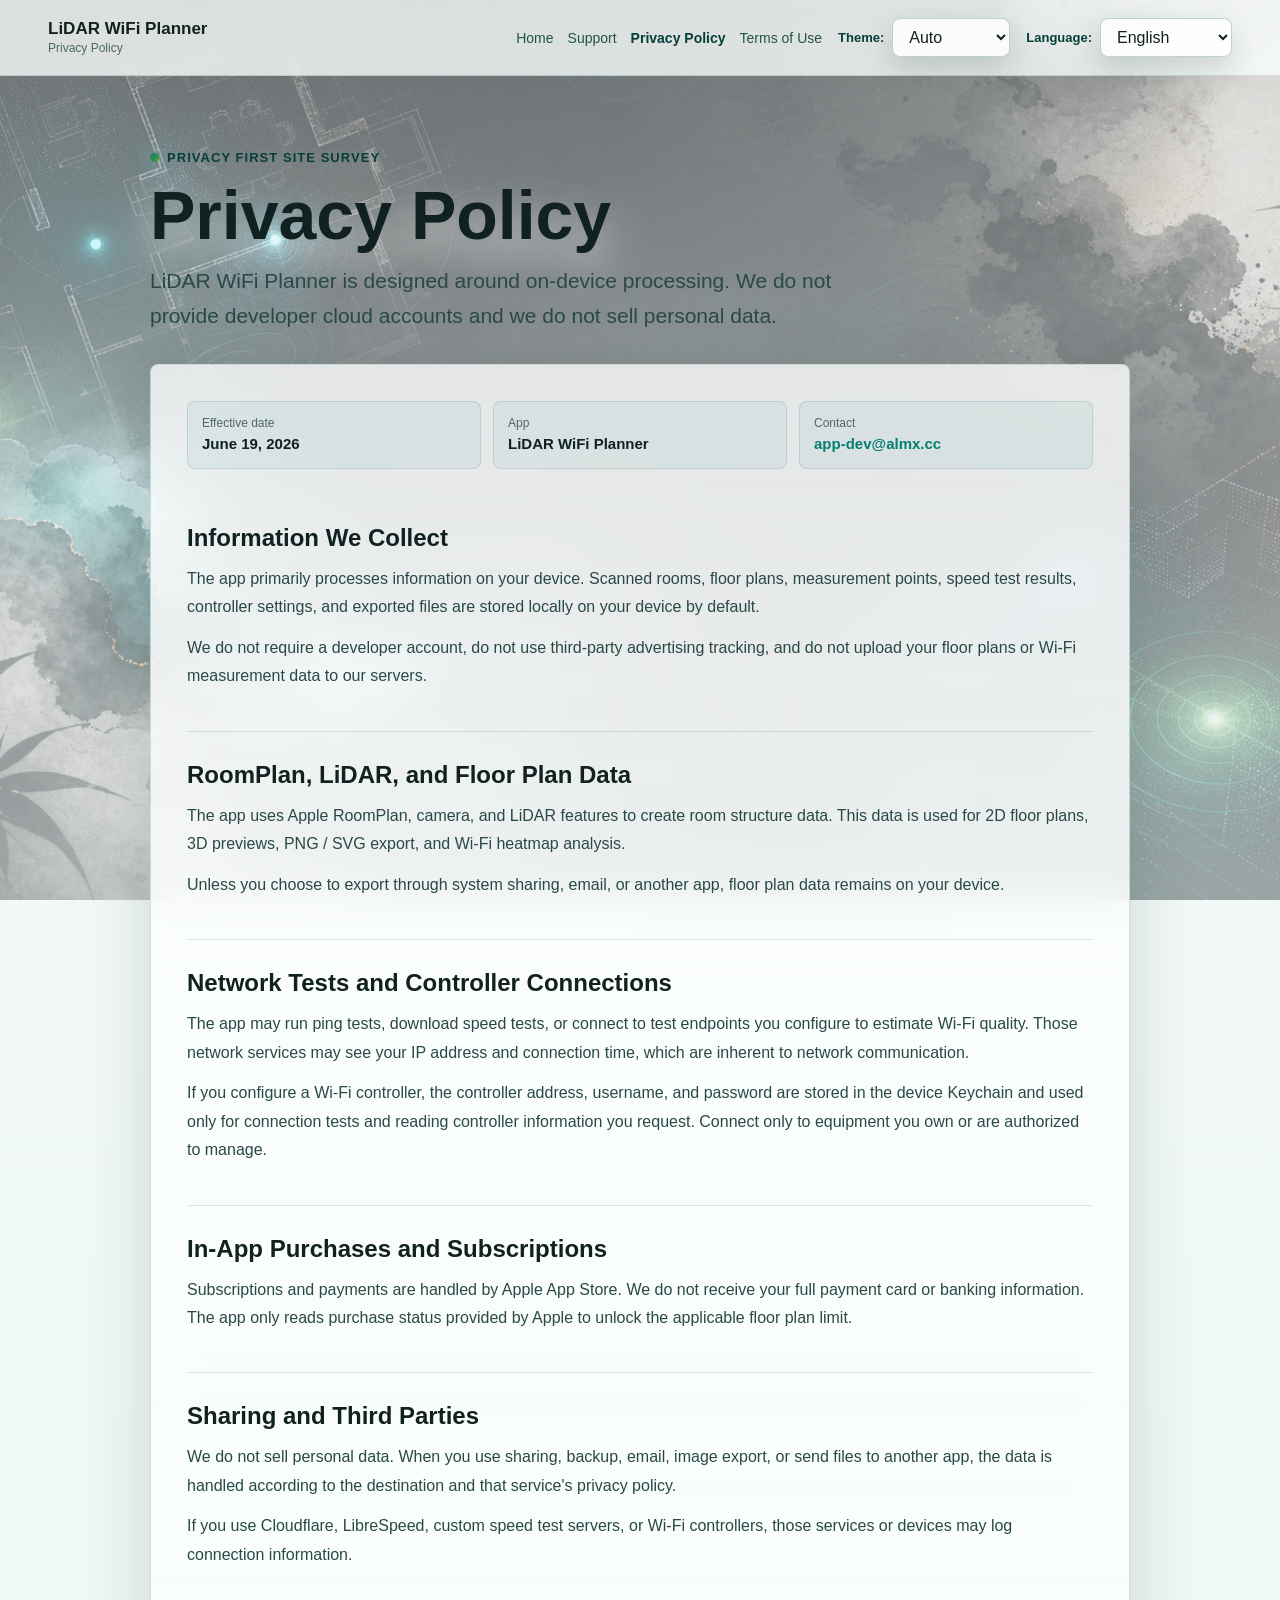
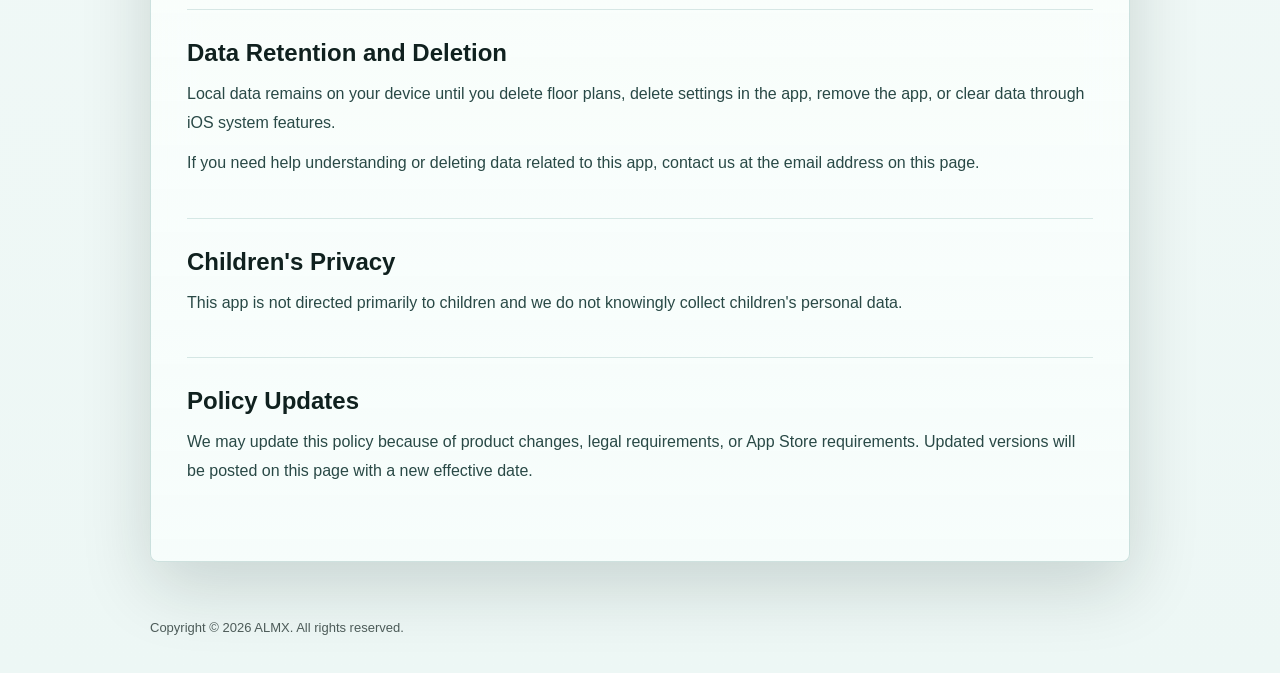
==== commit 304c87cb: "Add localized appearance switcher" ====
--- a/privacy.html
+++ b/privacy.html
@@ -21,6 +21,14 @@
         <a href="privacy.html" data-nav="privacy" data-i18n="navPrivacy">Privacy Policy</a>
         <a href="terms.html" data-nav="terms" data-i18n="navTerms">Terms of Use</a>
       </nav>
+      <label class="theme-picker">
+        <span class="theme-label" data-i18n="themeLabel">Theme:</span>
+        <select id="themeSelect" aria-label="Theme">
+          <option value="auto" data-i18n="themeAuto">Auto</option>
+          <option value="light" data-i18n="themeLight">Light</option>
+          <option value="dark" data-i18n="themeDark">Dark</option>
+        </select>
+      </label>
       <label class="language-picker">
         <span class="language-label">Language:</span>
         <select id="languageSelect" aria-label="Language">
--- a/styles.css
+++ b/styles.css
@@ -124,13 +124,15 @@
   font-weight: 700;
 }
 
-.language-picker {
+.language-picker,
+.theme-picker {
   display: inline-flex;
   align-items: center;
   gap: 8px;
 }
 
-.language-label {
+.language-label,
+.theme-label {
   color: #dcfff7;
   font-size: 13px;
   font-weight: 700;
@@ -139,7 +141,7 @@
 }
 
 select {
-  min-width: 132px;
+  min-width: 118px;
   color: var(--text);
   background: rgba(8, 23, 27, 0.78);
   border: 1px solid rgba(181, 232, 224, 0.28);
@@ -322,6 +324,277 @@
   opacity: 0;
 }
 
+@media (prefers-color-scheme: light) {
+  :root {
+    --bg: #edf7f5;
+    --panel: rgba(255, 255, 255, 0.78);
+    --panel-strong: rgba(247, 253, 251, 0.94);
+    --border: rgba(4, 95, 85, 0.18);
+    --text: #10211f;
+    --muted: #4f6865;
+    --accent: #067f72;
+    --accent-2: #4f9f28;
+    --shadow: rgba(9, 30, 27, 0.16);
+    color-scheme: light;
+  }
+
+  body {
+    background:
+      linear-gradient(180deg, rgba(255, 255, 255, 0.42), rgba(237, 247, 245, 0.94)),
+      url("assets/privacy-bg-ink-wifi.png") center top / cover no-repeat fixed,
+      var(--bg);
+  }
+
+  body::before {
+    background:
+      radial-gradient(circle at 16% 10%, rgba(8, 127, 114, 0.14), transparent 34%),
+      radial-gradient(circle at 86% 8%, rgba(79, 159, 40, 0.12), transparent 30%),
+      linear-gradient(90deg, rgba(255, 255, 255, 0.88), rgba(255, 255, 255, 0.52) 42%, rgba(237, 247, 245, 0.9));
+  }
+
+  .topbar {
+    background: rgba(250, 255, 253, 0.78);
+    border-bottom-color: rgba(4, 95, 85, 0.16);
+  }
+
+  .brand strong,
+  h1,
+  h2 {
+    color: var(--text);
+  }
+
+  .brand span,
+  .meta span {
+    color: var(--muted);
+  }
+
+  .navlinks a {
+    color: #24524c;
+  }
+
+  .navlinks a[aria-current="page"],
+  .language-label,
+  .theme-label,
+  .eyebrow {
+    color: #063f39;
+  }
+
+  select {
+    color: var(--text);
+    background: rgba(255, 255, 255, 0.86);
+    border-color: rgba(4, 95, 85, 0.26);
+  }
+
+  .hero {
+    text-shadow: 0 18px 42px rgba(255, 255, 255, 0.72);
+  }
+
+  .summary,
+  p,
+  li {
+    color: #294946;
+  }
+
+  .card,
+  .link-card {
+    background: linear-gradient(180deg, var(--panel), var(--panel-strong));
+    border-color: var(--border);
+    box-shadow: 0 24px 70px var(--shadow);
+  }
+
+  .meta div {
+    background: rgba(6, 127, 114, 0.06);
+    border-color: rgba(4, 95, 85, 0.14);
+  }
+
+  section {
+    border-top-color: rgba(4, 95, 85, 0.14);
+  }
+
+  .footer {
+    color: rgba(16, 33, 31, 0.72);
+  }
+}
+
+html[data-theme="light"] {
+  --bg: #edf7f5;
+  --panel: rgba(255, 255, 255, 0.78);
+  --panel-strong: rgba(247, 253, 251, 0.94);
+  --border: rgba(4, 95, 85, 0.18);
+  --text: #10211f;
+  --muted: #4f6865;
+  --accent: #067f72;
+  --accent-2: #4f9f28;
+  --shadow: rgba(9, 30, 27, 0.16);
+  color-scheme: light;
+}
+
+html[data-theme="light"] body {
+  background:
+    linear-gradient(180deg, rgba(255, 255, 255, 0.42), rgba(237, 247, 245, 0.94)),
+    url("assets/privacy-bg-ink-wifi.png") center top / cover no-repeat fixed,
+    var(--bg);
+}
+
+html[data-theme="light"] body::before {
+  background:
+    radial-gradient(circle at 16% 10%, rgba(8, 127, 114, 0.14), transparent 34%),
+    radial-gradient(circle at 86% 8%, rgba(79, 159, 40, 0.12), transparent 30%),
+    linear-gradient(90deg, rgba(255, 255, 255, 0.88), rgba(255, 255, 255, 0.52) 42%, rgba(237, 247, 245, 0.9));
+}
+
+html[data-theme="light"] .topbar {
+  background: rgba(250, 255, 253, 0.78);
+  border-bottom-color: rgba(4, 95, 85, 0.16);
+}
+
+html[data-theme="light"] .brand strong,
+html[data-theme="light"] h1,
+html[data-theme="light"] h2 {
+  color: var(--text);
+}
+
+html[data-theme="light"] .brand span,
+html[data-theme="light"] .meta span {
+  color: var(--muted);
+}
+
+html[data-theme="light"] .navlinks a {
+  color: #24524c;
+}
+
+html[data-theme="light"] .navlinks a[aria-current="page"],
+html[data-theme="light"] .language-label,
+html[data-theme="light"] .theme-label,
+html[data-theme="light"] .eyebrow {
+  color: #063f39;
+}
+
+html[data-theme="light"] select {
+  color: var(--text);
+  background: rgba(255, 255, 255, 0.86);
+  border-color: rgba(4, 95, 85, 0.26);
+}
+
+html[data-theme="light"] .hero {
+  text-shadow: 0 18px 42px rgba(255, 255, 255, 0.72);
+}
+
+html[data-theme="light"] .summary,
+html[data-theme="light"] p,
+html[data-theme="light"] li {
+  color: #294946;
+}
+
+html[data-theme="light"] .card,
+html[data-theme="light"] .link-card {
+  background: linear-gradient(180deg, var(--panel), var(--panel-strong));
+  border-color: var(--border);
+  box-shadow: 0 24px 70px var(--shadow);
+}
+
+html[data-theme="light"] .meta div {
+  background: rgba(6, 127, 114, 0.06);
+  border-color: rgba(4, 95, 85, 0.14);
+}
+
+html[data-theme="light"] section {
+  border-top-color: rgba(4, 95, 85, 0.14);
+}
+
+html[data-theme="light"] .footer {
+  color: rgba(16, 33, 31, 0.72);
+}
+
+html[data-theme="dark"] {
+  --bg: #071012;
+  --panel: rgba(9, 20, 24, 0.78);
+  --panel-strong: rgba(9, 20, 24, 0.92);
+  --border: rgba(181, 232, 224, 0.18);
+  --text: #eef8f6;
+  --muted: #a8bfbc;
+  --accent: #58e0c5;
+  --accent-2: #a7f06d;
+  --shadow: rgba(0, 0, 0, 0.35);
+  color-scheme: dark;
+}
+
+html[data-theme="dark"] body {
+  background:
+    linear-gradient(180deg, rgba(4, 10, 12, 0.2), rgba(4, 10, 12, 0.88)),
+    url("assets/privacy-bg-ink-wifi.png") center top / cover no-repeat fixed,
+    var(--bg);
+}
+
+html[data-theme="dark"] body::before {
+  background:
+    radial-gradient(circle at 16% 10%, rgba(88, 224, 197, 0.2), transparent 34%),
+    radial-gradient(circle at 86% 8%, rgba(167, 240, 109, 0.13), transparent 30%),
+    linear-gradient(90deg, rgba(3, 9, 12, 0.9), rgba(3, 9, 12, 0.42) 42%, rgba(3, 9, 12, 0.86));
+}
+
+html[data-theme="dark"] .topbar {
+  background: rgba(4, 10, 12, 0.62);
+  border-bottom-color: rgba(181, 232, 224, 0.12);
+}
+
+html[data-theme="dark"] .brand strong,
+html[data-theme="dark"] h1,
+html[data-theme="dark"] h2 {
+  color: var(--text);
+}
+
+html[data-theme="dark"] .brand span,
+html[data-theme="dark"] .meta span {
+  color: var(--muted);
+}
+
+html[data-theme="dark"] .navlinks a {
+  color: #d8f4ef;
+}
+
+html[data-theme="dark"] .navlinks a[aria-current="page"] {
+  color: #ffffff;
+}
+
+html[data-theme="dark"] .language-label,
+html[data-theme="dark"] .theme-label,
+html[data-theme="dark"] .eyebrow {
+  color: #dcfff7;
+}
+
+html[data-theme="dark"] select {
+  color: var(--text);
+  background: rgba(8, 23, 27, 0.78);
+  border-color: rgba(181, 232, 224, 0.28);
+}
+
+html[data-theme="dark"] .hero {
+  text-shadow: 0 18px 44px rgba(0, 0, 0, 0.55);
+}
+
+html[data-theme="dark"] .summary {
+  color: #d1e6e2;
+}
+
+html[data-theme="dark"] p,
+html[data-theme="dark"] li {
+  color: #d5e7e4;
+}
+
+html[data-theme="dark"] .meta div {
+  background: rgba(255, 255, 255, 0.045);
+  border-color: rgba(181, 232, 224, 0.12);
+}
+
+html[data-theme="dark"] section {
+  border-top-color: rgba(181, 232, 224, 0.14);
+}
+
+html[data-theme="dark"] .footer {
+  color: rgba(238, 248, 246, 0.7);
+}
+
 @media (max-width: 820px) {
   body {
     background-attachment: scroll;
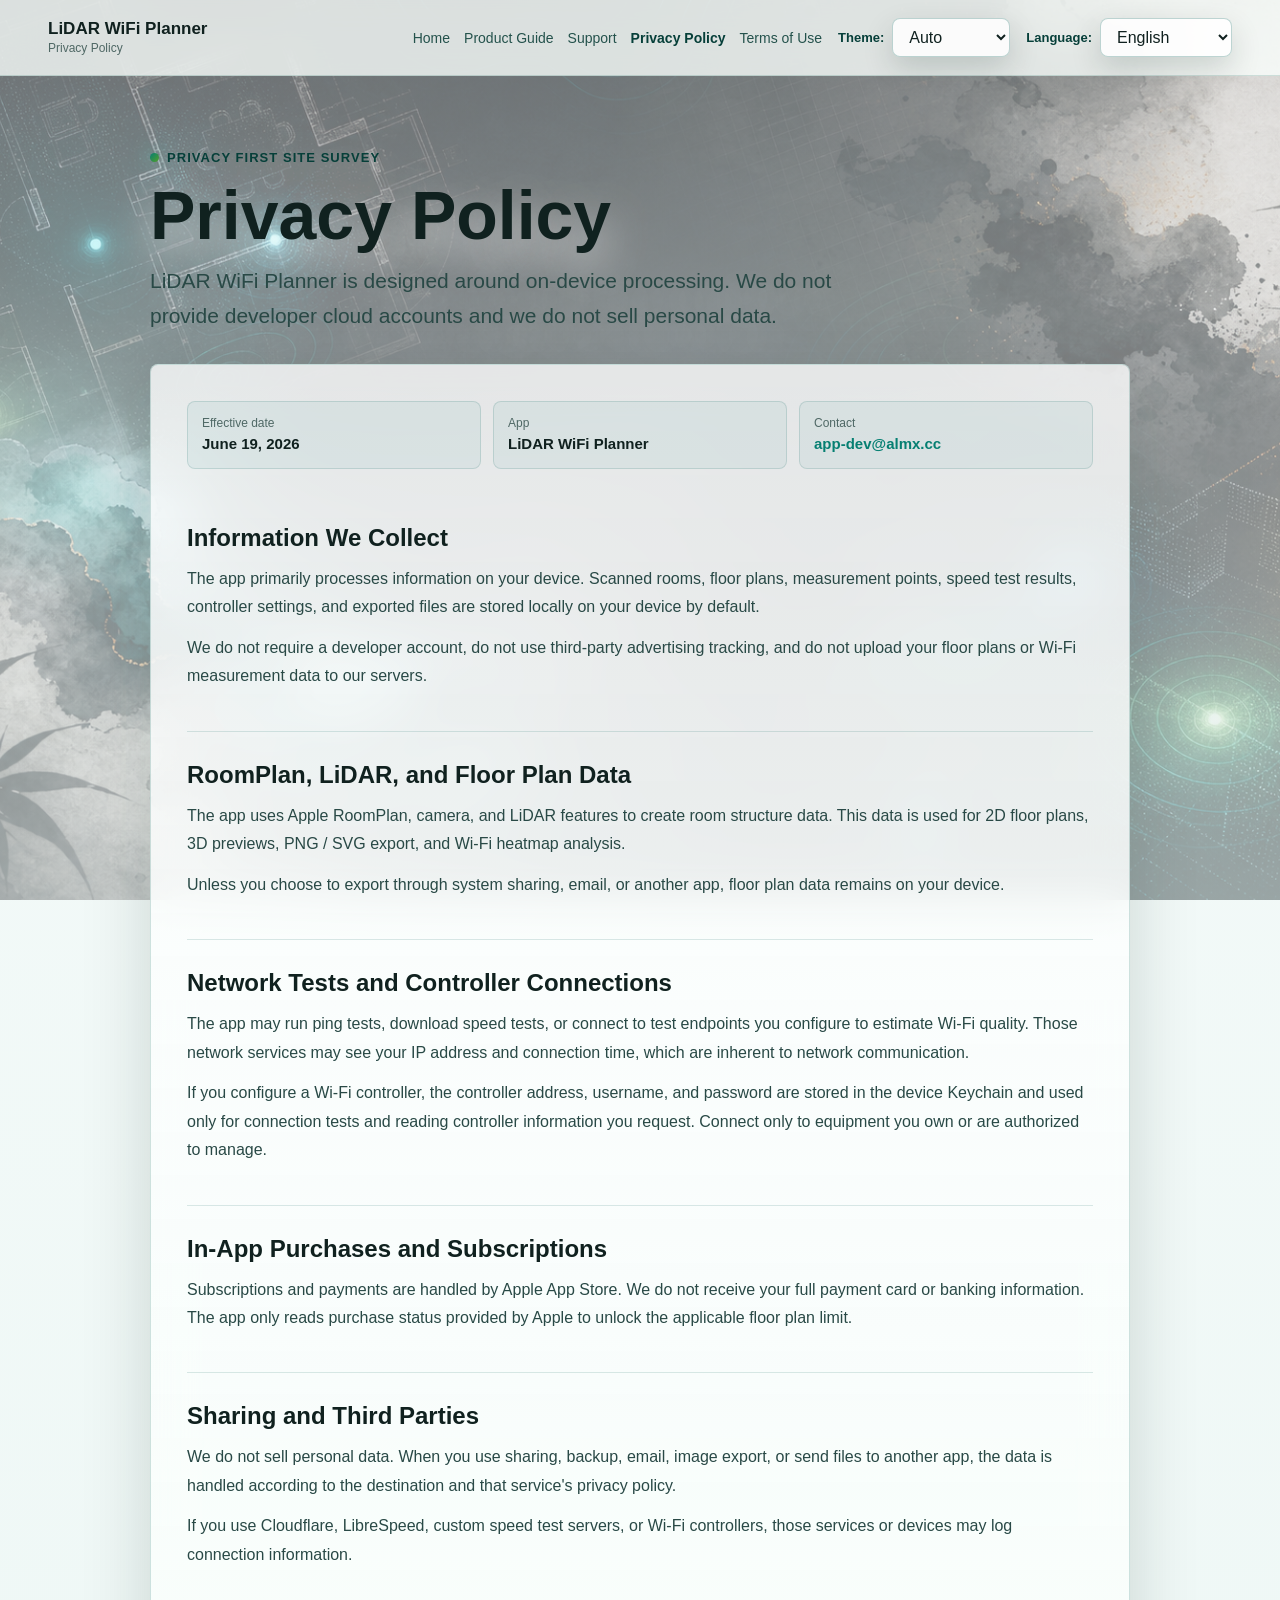
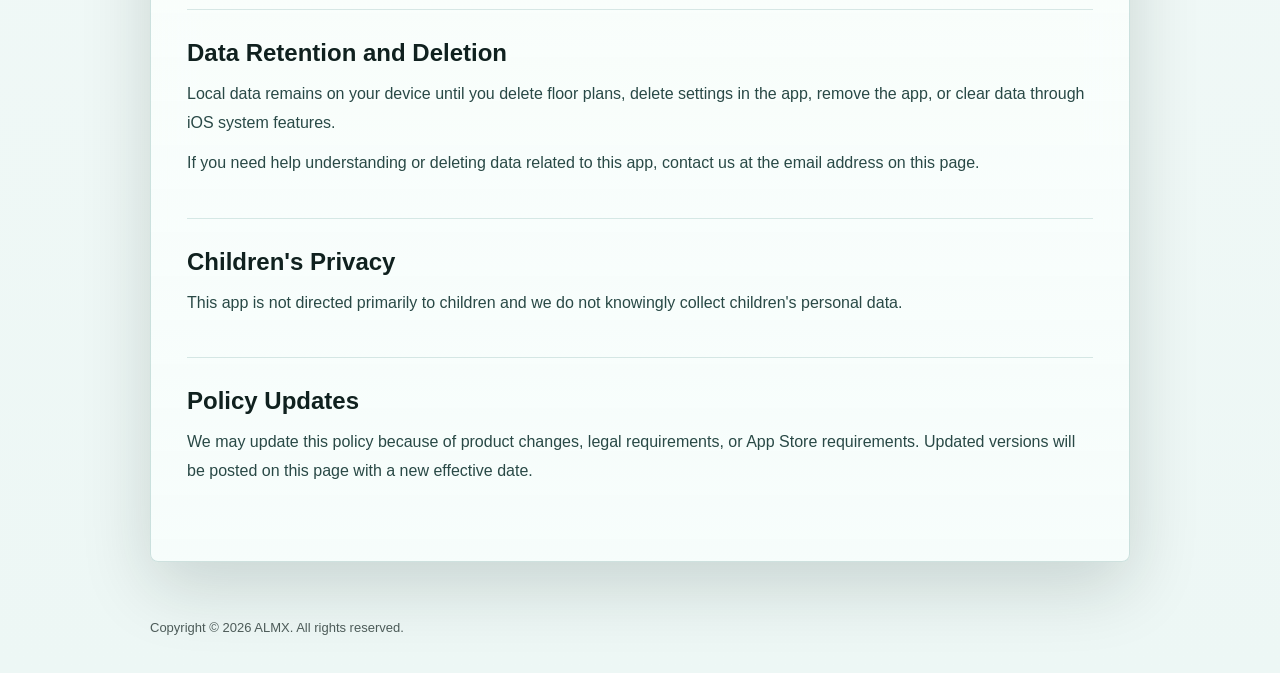
==== commit b317d406: "Add product walkthrough guide" ====
--- a/privacy.html
+++ b/privacy.html
@@ -17,6 +17,7 @@
     <div class="topbar-controls">
       <nav class="navlinks" aria-label="Primary">
         <a href="./" data-nav="home" data-i18n="navHome">Home</a>
+        <a href="product.html" data-nav="product" data-i18n="navProduct">Product Guide</a>
         <a href="support.html" data-nav="support" data-i18n="navSupport">Support</a>
         <a href="privacy.html" data-nav="privacy" data-i18n="navPrivacy">Privacy Policy</a>
         <a href="terms.html" data-nav="terms" data-i18n="navTerms">Terms of Use</a>
--- a/styles.css
+++ b/styles.css
@@ -247,6 +247,285 @@
   text-decoration: none;
 }
 
+.product-flow {
+  display: grid;
+  gap: 24px;
+}
+
+.feature-strip {
+  display: grid;
+  grid-template-columns: repeat(4, minmax(0, 1fr));
+  gap: 12px;
+  margin-bottom: 26px;
+}
+
+.feature-pill {
+  padding: 14px;
+  background: rgba(255, 255, 255, 0.055);
+  border: 1px solid rgba(181, 232, 224, 0.14);
+  border-radius: 8px;
+}
+
+.feature-pill strong {
+  display: block;
+  margin-bottom: 4px;
+  font-size: 15px;
+}
+
+.feature-pill span {
+  color: var(--muted);
+  font-size: 13px;
+  line-height: 1.45;
+}
+
+.guide-step {
+  display: grid;
+  grid-template-columns: minmax(0, 1fr) minmax(260px, 360px);
+  gap: clamp(18px, 4vw, 34px);
+  align-items: center;
+}
+
+.guide-step:nth-child(even) {
+  grid-template-columns: minmax(260px, 360px) minmax(0, 1fr);
+}
+
+.guide-step:nth-child(even) .step-copy {
+  order: 2;
+}
+
+.step-copy {
+  min-width: 0;
+}
+
+.step-kicker {
+  display: inline-flex;
+  margin-bottom: 10px;
+  padding: 5px 10px;
+  color: #061312;
+  background: linear-gradient(135deg, var(--accent), var(--accent-2));
+  border-radius: 999px;
+  font-size: 12px;
+  font-weight: 900;
+}
+
+.step-copy h2 {
+  font-size: clamp(26px, 4vw, 42px);
+}
+
+.step-list {
+  padding-left: 0;
+  list-style: none;
+}
+
+.step-list li {
+  position: relative;
+  padding-left: 28px;
+}
+
+.step-list li::before {
+  position: absolute;
+  left: 0;
+  top: 0.68em;
+  width: 10px;
+  height: 10px;
+  border-radius: 999px;
+  background: linear-gradient(135deg, var(--accent), var(--accent-2));
+  box-shadow: 0 0 18px rgba(88, 224, 197, 0.55);
+  content: "";
+}
+
+.phone-mock {
+  width: min(100%, 340px);
+  margin: 0 auto;
+  padding: 12px;
+  background: linear-gradient(180deg, rgba(255, 255, 255, 0.22), rgba(255, 255, 255, 0.06));
+  border: 1px solid rgba(181, 232, 224, 0.25);
+  border-radius: 34px;
+  box-shadow: 0 30px 70px rgba(0, 0, 0, 0.38);
+}
+
+.phone-screen {
+  min-height: 520px;
+  overflow: hidden;
+  background:
+    radial-gradient(circle at 20% 0%, rgba(88, 224, 197, 0.18), transparent 34%),
+    linear-gradient(180deg, #111f24, #071012);
+  border-radius: 26px;
+  border: 1px solid rgba(255, 255, 255, 0.08);
+  color: #eef8f6;
+}
+
+.mock-header,
+.mock-footer {
+  display: flex;
+  align-items: center;
+  justify-content: space-between;
+  gap: 10px;
+  padding: 14px 16px;
+}
+
+.mock-title {
+  font-weight: 900;
+}
+
+.mock-chip,
+.mock-tab,
+.mock-button {
+  display: inline-flex;
+  align-items: center;
+  justify-content: center;
+  min-height: 28px;
+  padding: 0 10px;
+  background: rgba(88, 224, 197, 0.13);
+  border: 1px solid rgba(88, 224, 197, 0.2);
+  border-radius: 999px;
+  color: #dffbf6;
+  font-size: 12px;
+  font-weight: 800;
+}
+
+.mock-map {
+  position: relative;
+  height: 265px;
+  margin: 0 14px 14px;
+  overflow: hidden;
+  background:
+    linear-gradient(135deg, rgba(88, 224, 197, 0.14), rgba(167, 240, 109, 0.08)),
+    rgba(255, 255, 255, 0.04);
+  border: 1px solid rgba(181, 232, 224, 0.12);
+  border-radius: 18px;
+}
+
+.mock-wall {
+  position: absolute;
+  background: #e9fffb;
+  border-radius: 999px;
+  opacity: 0.92;
+}
+
+.mock-wall.w1 { left: 42px; top: 46px; width: 210px; height: 7px; }
+.mock-wall.w2 { left: 42px; top: 46px; width: 7px; height: 155px; }
+.mock-wall.w3 { left: 42px; top: 198px; width: 230px; height: 7px; }
+.mock-wall.w4 { left: 266px; top: 82px; width: 7px; height: 123px; }
+.mock-wall.w5 { left: 142px; top: 46px; width: 7px; height: 105px; }
+.mock-wall.w6 { left: 142px; top: 148px; width: 130px; height: 7px; }
+
+.heat {
+  position: absolute;
+  width: 92px;
+  height: 92px;
+  border-radius: 999px;
+  filter: blur(6px);
+  opacity: 0.74;
+}
+
+.heat.good { left: 50px; top: 50px; background: #35e07f; }
+.heat.mid { left: 122px; top: 102px; background: #f6d44d; }
+.heat.bad { left: 196px; top: 150px; background: #ff6b4a; }
+
+.survey-dot,
+.ap-dot {
+  position: absolute;
+  display: grid;
+  place-items: center;
+  width: 34px;
+  height: 34px;
+  border-radius: 999px;
+  color: #071012;
+  background: #a7f06d;
+  border: 3px solid rgba(255, 255, 255, 0.92);
+  font-size: 11px;
+  font-weight: 900;
+  box-shadow: 0 8px 24px rgba(0, 0, 0, 0.28);
+}
+
+.dot-a { left: 74px; top: 72px; }
+.dot-b { left: 154px; top: 122px; background: #f6d44d; }
+.dot-c { left: 216px; top: 170px; background: #ff8a5c; }
+
+.ap-dot {
+  width: 40px;
+  height: 40px;
+  color: white;
+  background: #29b6ff;
+}
+
+.ap-a { left: 76px; top: 78px; }
+.ap-b { left: 206px; top: 158px; background: #8c6dff; }
+
+.mock-card {
+  margin: 10px 14px;
+  padding: 14px;
+  background: rgba(255, 255, 255, 0.07);
+  border: 1px solid rgba(181, 232, 224, 0.12);
+  border-radius: 16px;
+}
+
+.mock-row {
+  display: flex;
+  align-items: center;
+  justify-content: space-between;
+  gap: 12px;
+  margin-top: 8px;
+  color: #d5e7e4;
+  font-size: 13px;
+}
+
+.mock-tabs {
+  display: grid;
+  grid-template-columns: repeat(3, 1fr);
+  gap: 5px;
+  margin: 10px 14px;
+}
+
+.mock-tab.is-on {
+  color: #061312;
+  background: linear-gradient(135deg, var(--accent), var(--accent-2));
+}
+
+.mock-button {
+  min-height: 44px;
+  width: 100%;
+  color: #061312;
+  background: linear-gradient(135deg, var(--accent), var(--accent-2));
+}
+
+.mock-report {
+  display: grid;
+  gap: 10px;
+  margin: 0 14px;
+}
+
+.mock-report-line {
+  height: 11px;
+  border-radius: 999px;
+  background: rgba(238, 248, 246, 0.2);
+}
+
+.mock-report-line.short {
+  width: 58%;
+}
+
+.mock-gauge {
+  height: 8px;
+  overflow: hidden;
+  background: linear-gradient(90deg, #35e07f, #f6d44d, #ff6b4a);
+  border-radius: 999px;
+}
+
+.note-card {
+  margin-top: 26px;
+  padding: 18px;
+  background: rgba(88, 224, 197, 0.1);
+  border: 1px solid rgba(88, 224, 197, 0.18);
+  border-radius: 8px;
+}
+
+.note-card strong {
+  display: block;
+  margin-bottom: 6px;
+}
+
 .meta {
   display: grid;
   grid-template-columns: repeat(3, minmax(0, 1fr));
@@ -396,10 +675,37 @@
   }
 
   .card,
-  .link-card {
+  .link-card,
+  .feature-pill,
+  .phone-mock {
     background: linear-gradient(180deg, var(--panel), var(--panel-strong));
     border-color: var(--border);
     box-shadow: 0 24px 70px var(--shadow);
+  }
+
+  .feature-pill {
+    background: rgba(6, 127, 114, 0.06);
+  }
+
+  .phone-screen {
+    background:
+      radial-gradient(circle at 20% 0%, rgba(8, 127, 114, 0.1), transparent 34%),
+      linear-gradient(180deg, #fbfffd, #e9f5f2);
+    color: #10211f;
+  }
+
+  .mock-map,
+  .mock-card {
+    background: rgba(6, 127, 114, 0.07);
+    border-color: rgba(4, 95, 85, 0.14);
+  }
+
+  .mock-row {
+    color: #294946;
+  }
+
+  .mock-wall {
+    background: #173a35;
   }
 
   .meta div {
@@ -487,10 +793,37 @@
 }
 
 html[data-theme="light"] .card,
-html[data-theme="light"] .link-card {
+html[data-theme="light"] .link-card,
+html[data-theme="light"] .feature-pill,
+html[data-theme="light"] .phone-mock {
   background: linear-gradient(180deg, var(--panel), var(--panel-strong));
   border-color: var(--border);
   box-shadow: 0 24px 70px var(--shadow);
+}
+
+html[data-theme="light"] .feature-pill {
+  background: rgba(6, 127, 114, 0.06);
+}
+
+html[data-theme="light"] .phone-screen {
+  background:
+    radial-gradient(circle at 20% 0%, rgba(8, 127, 114, 0.1), transparent 34%),
+    linear-gradient(180deg, #fbfffd, #e9f5f2);
+  color: #10211f;
+}
+
+html[data-theme="light"] .mock-map,
+html[data-theme="light"] .mock-card {
+  background: rgba(6, 127, 114, 0.07);
+  border-color: rgba(4, 95, 85, 0.14);
+}
+
+html[data-theme="light"] .mock-row {
+  color: #294946;
+}
+
+html[data-theme="light"] .mock-wall {
+  background: #173a35;
 }
 
 html[data-theme="light"] .meta div {
@@ -625,7 +958,14 @@
   }
 
   .meta,
-  .link-grid {
+  .link-grid,
+  .feature-strip,
+  .guide-step,
+  .guide-step:nth-child(even) {
     grid-template-columns: 1fr;
   }
-}
+
+  .guide-step:nth-child(even) .step-copy {
+    order: 0;
+  }
+}
